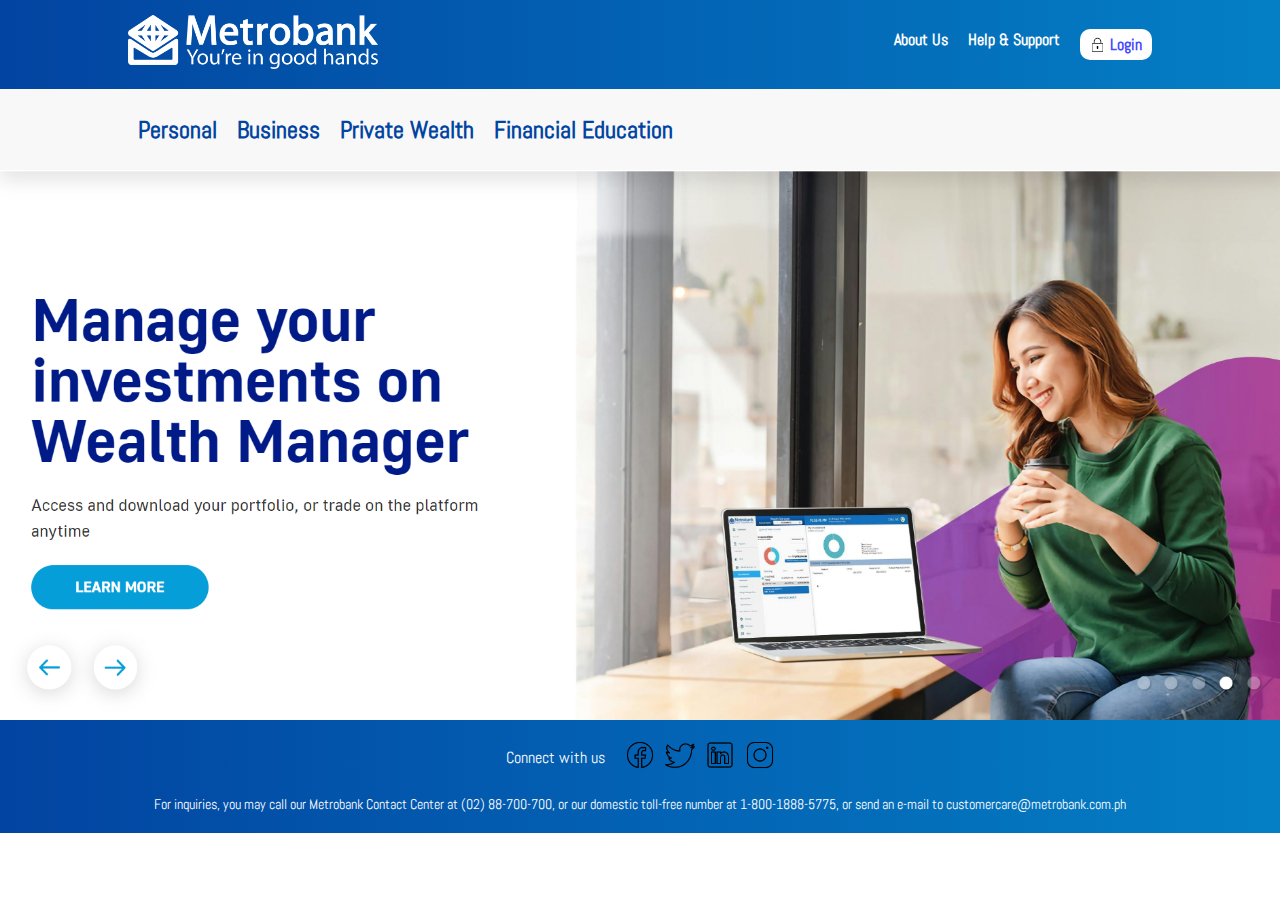
==== index.html @ 0fe47194 "first commit" ====
<!DOCTYPE html>
<html lang="en">
<head>
    <meta charset="UTF-8">
    <meta name="viewport" content="width=device-width, initial-scale=1.0">
    <title>Metrobank Wealth Manager</title>
    <link rel="preconnect" href="https://fonts.googleapis.com">
    <link rel="preconnect" href="https://fonts.gstatic.com" crossorigin>
    <link href="https://fonts.googleapis.com/css2?family=Abel&display=swap" rel="stylesheet">
    <link rel="stylesheet" href="styles.css">
</head>
<body>
    <header>
        <div class="container">
            <a href="index.html">
            <img src="assets/metro.png" alt="Metrobank Logo" class="logo">
            <nav>
                <ul class="top-nav abel-regular">
                    <li><a href="about.html">About Us</a></li>
                    <li><a href="#">Help & Support</a></li>
                    <li><aa href="#" class="login"><img src="assets/lock.png" alt="lock icon" class="lock-icon"> Login</a></li>
                </ul>
            </nav>
        </div>
    </header>
    <div class="bottom-nav-container">
        <nav class="bottom-nav">
            <ul class="abel-regular">
                <li><a href="#">Personal</a></li>
                <li><a href="#">Business</a></li>
                <li><a href="#">Private Wealth</a></li>
                <li><a href="#">Financial Education</a></li>
            </ul>
        </nav>
    </div>
    <main>
        <section class="hero">
            <div class="hero-image">
                <img src="assets/image.png" alt="Woman using Wealth Manager on laptop">
            </div>
        </section>
    </main>
    <footer>
        <div class="container">
            <div class="social-media">
                <p class="abel-regular">Connect with us</p>
                <a href="#"><img src="assets/facebook.png" alt="Facebook"></a>
                <a href="#"><img src="assets/twitter.png" alt="Twitter"></a>
                <a href="#"><img src="assets/linkedin.png" alt="LinkedIn"></a>
                <a href="#"><img src="assets/instagram.png" alt="Instagram"></a>
            </div>
            <div class="contact-info abel-regular">
                <p>For inquiries, you may call our Metrobank Contact Center at (02) 88-700-700, or our domestic toll-free number at 1-800-1888-5775, or send an e-mail to customercare@metrobank.com.ph</p>
            </div>
        </div>
    </footer>
</body>
</html>
---- styles.css ----
* {
    margin: 0;
    padding: 0;
    box-sizing: border-box;
}

body {
    font-family: 'Abel', sans-serif;
    color: #333;
}

header {
    background: linear-gradient(90deg, #0244A1, #047FC5);
    padding: 15px 0;
}

.container {
    width: 80%;
    max-width: 1200px;
    margin: 0 auto;
    display: flex;
    justify-content: space-between;
    align-items: center;
}

.logo {
    width: 250px;
}

.top-nav {
    display: flex;
    gap: 20px;
}

.top-nav li {
    list-style: none;
}

.top-nav a {
    color: #fff;
    text-decoration: none;
    font-weight: bold;
    display: flex;
    align-items: center;
}

.top-nav aa {
    color: #4649ff;
    text-decoration: none;
    font-weight: bold;
    display: flex;
    align-items: center;
}

.lock-icon {
    width: 15px;
    margin-right: 5px;
}

.login {
    background-color: #fff;
    color: #0056a1;
    padding: 5px 10px;
    border-radius: 10px;
}

.bottom-nav-container {
    background-color: #f8f8f8;
    border-bottom: 5px solid #f8f8f8;
    padding: 25px 0;
}

.bottom-nav {
    display: flex;
    justify-content: flex-start;
    align-items: center;
    padding: 0 10px;
    margin-left: 10%;
}

.bottom-nav ul {
    display: flex;
    gap: 20px;
    list-style: none;
}

.bottom-nav a {
    color: #0244A1;
    text-decoration: none;
    font-weight: bolder;
    font-size: x-large;
}

.hero {
    background-color: #f8f8f8;
    padding: 0;
    margin-top: -5px;
}

.hero-image img {
    width: 100%;
    display: block;
    border-radius: 0;
}

footer {
    background: linear-gradient(90deg, #0244A1, #047FC5);
    color: #fff;
    padding: 20px 0;
}

footer .container {
    flex-direction: column;
    align-items: center;
    text-align: center;
}

.social-media {
    display: flex;
    align-items: center;
    gap: 10px;
    margin-bottom: 20px;
}

.social-media p {
    margin-right: 10px;
}

.social-media img {
    width: 30px;
}

.contact-info {
    font-size: 14px;
}

/* Responsive Design */
@media (max-width: 768px) {
    .top-nav {
        flex-direction: column;
        align-items: center;
    }

    .bottom-nav {
        justify-content: center;
    }

    .hero {
        flex-direction: column;
        text-align: center;
    }

    .bottom-nav ul {
        flex-direction: column;
        align-items: center;
    }
}

.abel-regular {
    font-family: 'Abel', sans-serif;
    font-weight: 400;
    font-style: normal;
}
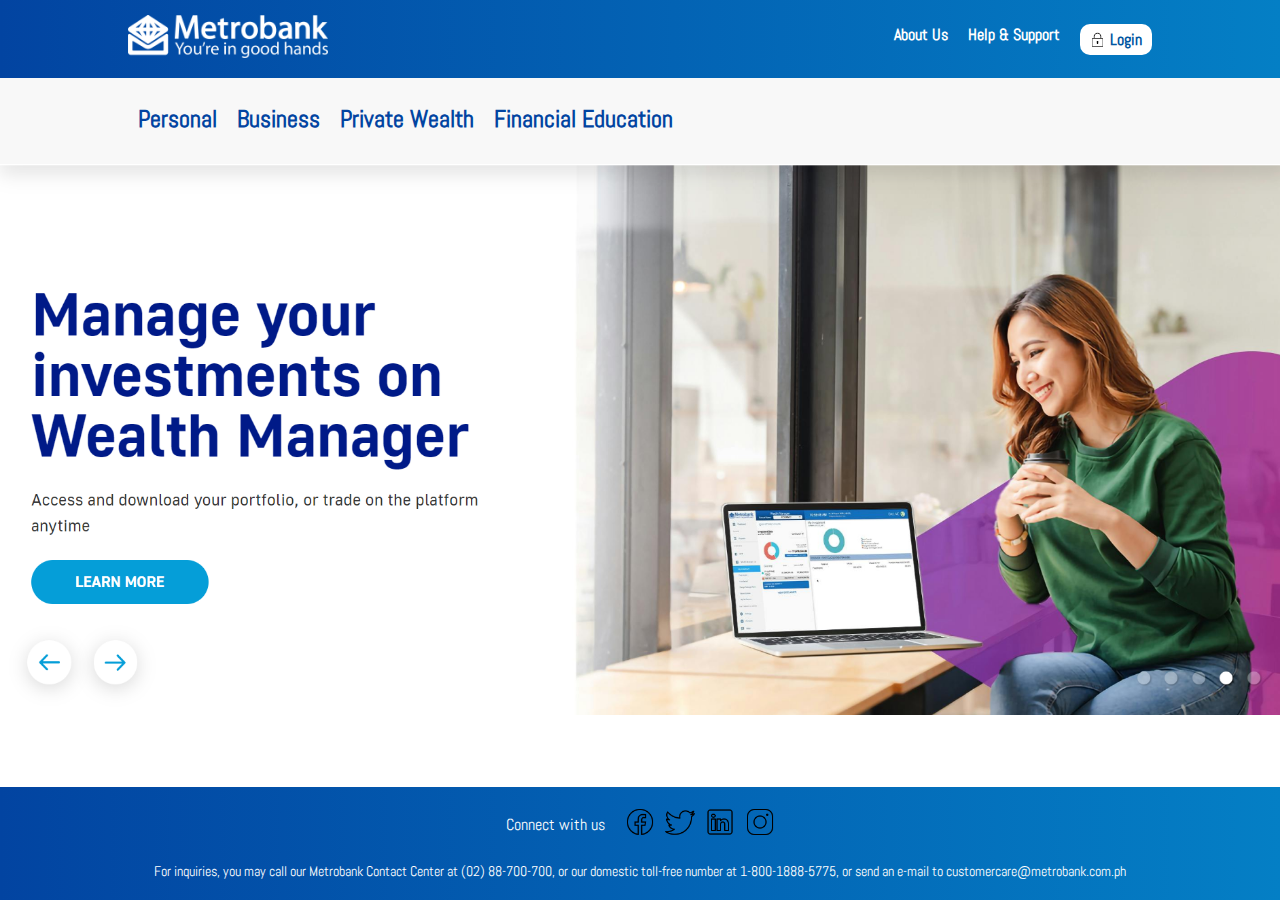
==== commit 2f1de865: "FINAL" ====
--- a/index.html
+++ b/index.html
@@ -13,12 +13,13 @@
     <header>
         <div class="container">
             <a href="index.html">
-            <img src="assets/metro.png" alt="Metrobank Logo" class="logo">
+                <img src="assets/metro.png" alt="Metrobank Logo" class="logo">
+            </a>
             <nav>
                 <ul class="top-nav abel-regular">
                     <li><a href="about.html">About Us</a></li>
                     <li><a href="#">Help & Support</a></li>
-                    <li><aa href="#" class="login"><img src="assets/lock.png" alt="lock icon" class="lock-icon"> Login</a></li>
+                    <li class="login"><a href="#"><img src="assets/lock.png" alt="lock icon" class="lock-icon"> Login</a></li>
                 </ul>
             </nav>
         </div>
@@ -36,7 +37,12 @@
     <main>
         <section class="hero">
             <div class="hero-image">
-                <img src="assets/image.png" alt="Woman using Wealth Manager on laptop">
+                <!-- This image is visible only on desktop view -->
+                <img src="assets/image.png" alt="Woman using Wealth Manager on laptop" class="desktop-only">
+
+                <!-- These images are only visible on mobile view -->
+                <img src="assets/Capture.png" alt="Mobile view image" class="mobile-only">
+                <img src="assets/Capturee.png" alt="Additional mobile image" class="mobile-only">
             </div>
         </section>
     </main>
--- a/styles.css
+++ b/styles.css
@@ -1,14 +1,23 @@
+/* Common styles */
 * {
     margin: 0;
     padding: 0;
     box-sizing: border-box;
 }
 
-body {
+html, body {
+    height: 100%;
     font-family: 'Abel', sans-serif;
     color: #333;
 }
 
+body {
+    display: flex;
+    flex-direction: column;
+    min-height: 100vh;
+}
+
+/* Header Styles */
 header {
     background: linear-gradient(90deg, #0244A1, #047FC5);
     padding: 15px 0;
@@ -21,10 +30,11 @@
     display: flex;
     justify-content: space-between;
     align-items: center;
+    flex-wrap: wrap;
 }
 
 .logo {
-    width: 250px;
+    width: 200px;
 }
 
 .top-nav {
@@ -44,20 +54,12 @@
     align-items: center;
 }
 
-.top-nav aa {
-    color: #4649ff;
-    text-decoration: none;
-    font-weight: bold;
-    display: flex;
-    align-items: center;
-}
-
 .lock-icon {
     width: 15px;
     margin-right: 5px;
 }
 
-.login {
+.login a {
     background-color: #fff;
     color: #0056a1;
     padding: 5px 10px;
@@ -91,22 +93,28 @@
     font-size: x-large;
 }
 
-.hero {
-    background-color: #f8f8f8;
-    padding: 0;
-    margin-top: -5px;
+main {
+    flex: 1; /* Ensures the main content area takes up remaining space */
 }
 
-.hero-image img {
+/* Desktop-only images */
+.desktop-only {
+    display: block; /* Visible only on desktop view */
+    height: auto;
     width: 100%;
-    display: block;
-    border-radius: 0;
 }
 
+/* Mobile-only images */
+.mobile-only {
+    display: none; /* Hide by default, only show in mobile view */
+}
+
+/* Footer Styles */
 footer {
     background: linear-gradient(90deg, #0244A1, #047FC5);
     color: #fff;
     padding: 20px 0;
+    width: 100%;
 }
 
 footer .container {
@@ -134,30 +142,51 @@
     font-size: 14px;
 }
 
-/* Responsive Design */
+/* Media Query for Mobile View */
 @media (max-width: 768px) {
-    .top-nav {
+    .desktop-only {
+        display: none; /* Hide desktop images in mobile view */
+    }
+
+    .mobile-only {
+        display: block; /* Show mobile images */
+        width: 100%;
+        height: auto;
+        object-fit: contain;
+        margin-bottom: 10px;
+    }
+
+    .bottom-nav-container, 
+    .login {
+        display: none; /* Hide the bottom nav and login in mobile view */
+    }
+
+    .container {
         flex-direction: column;
         align-items: center;
     }
 
-    .bottom-nav {
-        justify-content: center;
+    .logo {
+        width: 250px;
+        margin-bottom: 10px;
+        order: 1;
     }
 
-    .hero {
-        flex-direction: column;
-        text-align: center;
+    .top-nav {
+        flex-direction: row;
+        justify-content: space-between;
+        width: 100%;
     }
 
-    .bottom-nav ul {
-        flex-direction: column;
-        align-items: center;
+    .top-nav li:nth-child(1) {
+        text-align: left; /* Align "About Us" to the left */
+    }
+
+    .top-nav li:nth-child(2) {
+        text-align: right; /* Align "Help & Support" to the right */
+    }
+
+    .top-nav li:nth-child(3) {
+        display: none; /* Hide login link on mobile */
     }
 }
-
-.abel-regular {
-    font-family: 'Abel', sans-serif;
-    font-weight: 400;
-    font-style: normal;
-}
